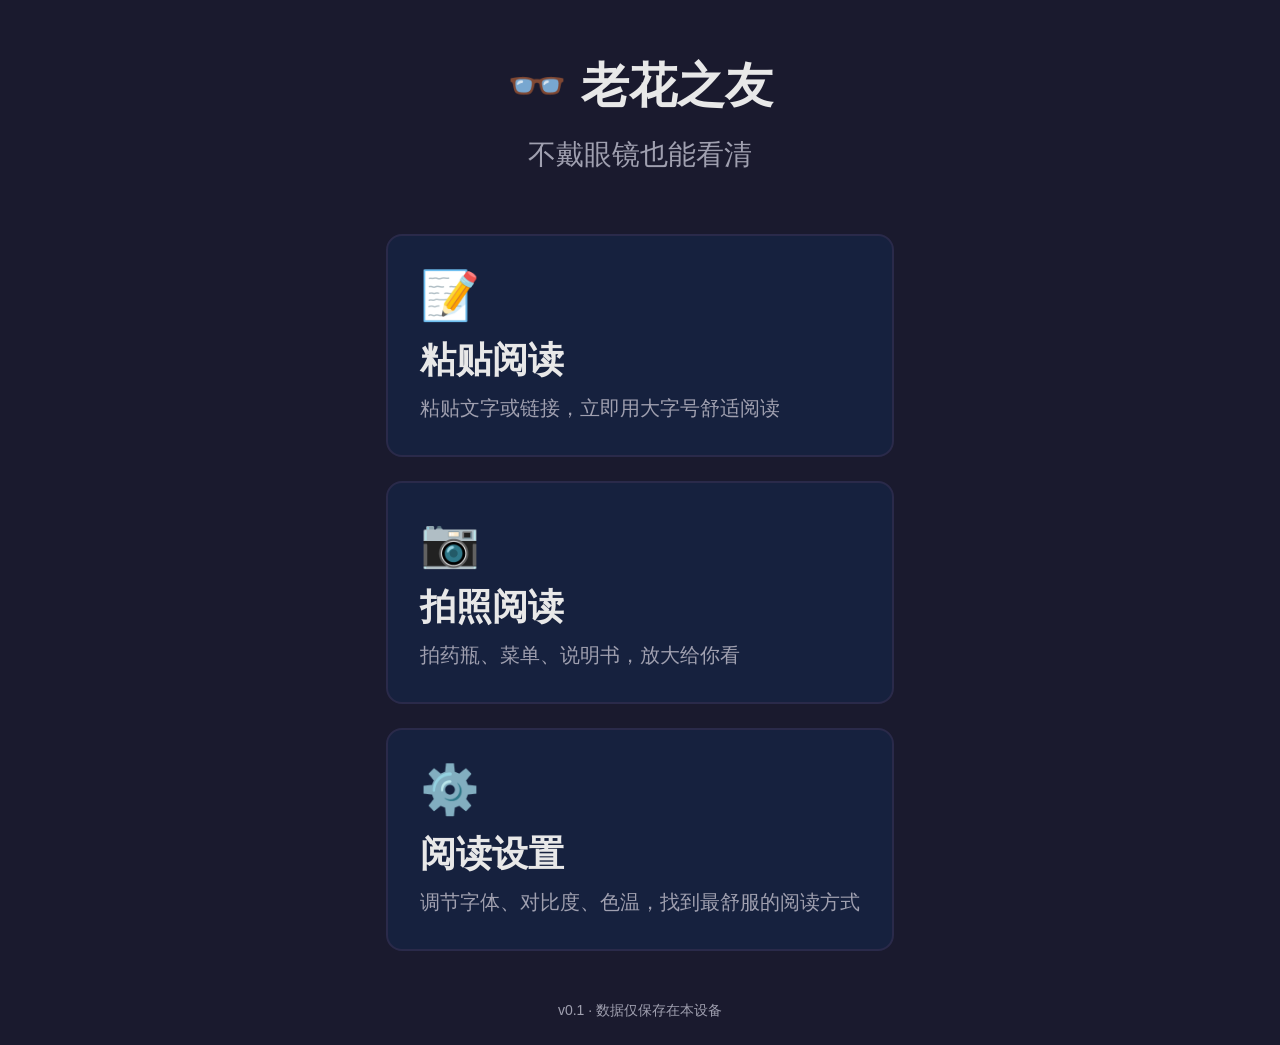
==== index.html @ 503c9209 "🎉 v0.1: 老花之友 PWA MVP - 粘贴阅读 + 拍照OCR + 阅读设置" ====
<!DOCTYPE html>
<html lang="zh-CN">
<head>
<meta charset="UTF-8">
<meta name="viewport" content="width=device-width, initial-scale=1.0, maximum-scale=1.0, user-scalable=no">
<meta name="theme-color" content="#1a1a2e">
<meta name="apple-mobile-web-app-capable" content="yes">
<meta name="apple-mobile-web-app-status-bar-style" content="black-translucent">
<title>老花之友 — 大字号阅读助手</title>
<link rel="manifest" href="manifest.json">
<link rel="apple-touch-icon" href="icons/icon-192.png">
<link rel="stylesheet" href="css/style.css">
</head>
<body>

<!-- ═══ 首页视图 ═══ -->
<div id="view-home" class="view active">
  <header class="app-header">
    <h1>👓 老花之友</h1>
    <p class="subtitle">不戴眼镜也能看清</p>
  </header>

  <main class="main-menu">
    <button class="action-card" onclick="showView('reader')" id="btn-paste">
      <span class="card-icon">📝</span>
      <span class="card-title">粘贴阅读</span>
      <span class="card-desc">粘贴文字或链接，立即用大字号舒适阅读</span>
    </button>

    <button class="action-card" onclick="showView('camera')" id="btn-camera">
      <span class="card-icon">📷</span>
      <span class="card-title">拍照阅读</span>
      <span class="card-desc">拍药瓶、菜单、说明书，放大给你看</span>
    </button>

    <button class="action-card" onclick="showView('settings')" id="btn-settings">
      <span class="card-icon">⚙️</span>
      <span class="card-title">阅读设置</span>
      <span class="card-desc">调节字体、对比度、色温，找到最舒服的阅读方式</span>
    </button>
  </main>

  <footer class="app-footer">
    <p>v0.1 · 数据仅保存在本设备</p>
  </footer>
</div>

<!-- ═══ 阅读器视图 ═══ -->
<div id="view-reader" class="view">
  <header class="view-header">
    <button class="btn-back" onclick="showView('home')">← 返回</button>
    <span class="view-title">阅读模式</span>
    <button class="btn-icon" onclick="toggleControls()" title="显示/隐藏控制栏">⚙️</button>
  </header>

  <div id="reader-input-area" class="reader-input">
    <textarea id="reader-textarea" placeholder="在此粘贴文字，或输入网页链接（支持中英文）..." rows="4"></textarea>
    <button class="btn-primary" onclick="startReading()">开始阅读</button>
  </div>

  <div id="reader-display" class="reader-display hidden">
    <div id="reader-content" class="reader-content"></div>
  </div>

  <div id="reader-controls" class="reader-controls hidden">
    <div class="ctrl-group">
      <label>字号</label>
      <div class="ctrl-row">
        <button onclick="adjustFontSize(-1)">A−</button>
        <span id="font-size-display">24px</span>
        <button onclick="adjustFontSize(1)">A+</button>
      </div>
    </div>
    <div class="ctrl-group">
      <label>主题</label>
      <div class="theme-btns">
        <button class="theme-btn theme-light" onclick="setTheme('light')" data-theme="light">☀️ 白</button>
        <button class="theme-btn theme-sepia" onclick="setTheme('sepia')" data-theme="sepia">🟡 暖</button>
        <button class="theme-btn theme-dark" onclick="setTheme('dark')" data-theme="dark">🌙 暗</button>
        <button class="theme-btn theme-yellow" onclick="setTheme('yellow')" data-theme="yellow">💛 黄底</button>
      </div>
    </div>
    <div class="ctrl-group">
      <label>行距</label>
      <div class="ctrl-row">
        <button onclick="adjustLineHeight(-0.2)">−</button>
        <span id="lh-display">1.8</span>
        <button onclick="adjustLineHeight(0.2)">+</button>
      </div>
    </div>
    <div class="ctrl-group">
      <label>字间距</label>
      <div class="ctrl-row">
        <button onclick="adjustLetterSpacing(-0.5)">−</button>
        <span id="ls-display">1.0px</span>
        <button onclick="adjustLetterSpacing(0.5)">+</button>
      </div>
    </div>
  </div>
</div>

<!-- ═══ 拍照视图 ═══ -->
<div id="view-camera" class="view">
  <header class="view-header">
    <button class="btn-back" onclick="stopCamera(); showView('home')">← 返回</button>
    <span class="view-title">拍照阅读</span>
  </header>

  <div id="camera-area" class="camera-area">
    <video id="camera-preview" autoplay playsinline class="camera-preview"></video>
    <div class="camera-overlay">
      <p class="camera-hint">将文字对准镜头</p>
    </div>
    <div class="camera-actions">
      <button class="btn-capture" onclick="capturePhoto()">📸 拍照</button>
      <button class="btn-upload" onclick="document.getElementById('file-input').click()">🖼️ 选图片</button>
      <input type="file" id="file-input" accept="image/*" style="display:none" onchange="handleFileUpload(event)">
    </div>
  </div>

  <div id="ocr-result" class="ocr-result hidden">
    <div id="ocr-text" class="reader-content"></div>
    <div class="ocr-actions">
      <button class="btn-primary" onclick="retakePhoto()">重新拍照</button>
      <button class="btn-secondary" onclick="copyOcrText()">📋 复制文字</button>
    </div>
    <div class="ocr-progress hidden" id="ocr-progress">
      <p>OCR 识别中... <span id="ocr-status"></span></p>
      <div class="progress-bar"><div id="ocr-bar" class="progress-fill"></div></div>
    </div>
  </div>
</div>

<!-- ═══ 设置视图 ═══ -->
<div id="view-settings" class="view">
  <header class="view-header">
    <button class="btn-back" onclick="showView('home')">← 返回</button>
    <span class="view-title">阅读设置</span>
  </header>

  <div class="settings-content">
    <div class="setting-group">
      <h3>👁️ 阅读距离校准</h3>
      <p class="setting-desc">把手机放到你平时看书最舒服的距离，然后点校准。</p>
      <button class="btn-primary" onclick="calibrateDistance()">📏 开始校准</button>
      <p id="distance-result" class="setting-result hidden"></p>
    </div>

    <div class="setting-group">
      <h3>📏 默认字号</h3>
      <input type="range" id="setting-fontsize" min="18" max="72" value="28" oninput="updateSettingDisplay()">
      <span id="setting-fontsize-display">28px</span>
    </div>

    <div class="setting-group">
      <h3>🎨 默认主题</h3>
      <div class="theme-btns">
        <button class="theme-btn theme-light" onclick="setDefaultTheme('light')">☀️ 白</button>
        <button class="theme-btn theme-sepia" onclick="setDefaultTheme('sepia')">🟡 暖</button>
        <button class="theme-btn theme-dark" onclick="setDefaultTheme('dark')">🌙 暗</button>
        <button class="theme-btn theme-yellow" onclick="setDefaultTheme('yellow')">💛 黄底</button>
      </div>
    </div>

    <div class="setting-group">
      <h3>📦 阅读标尺</h3>
      <label class="toggle-label">
        <input type="checkbox" id="setting-ruler" onchange="toggleRuler()">
        <span>启用阅读标尺（高亮当前行，减少跳行）</span>
      </label>
    </div>

    <div class="setting-group">
      <h3>💾 数据管理</h3>
      <button class="btn-secondary" onclick="clearAllData()">清除所有本地数据</button>
    </div>
  </div>
</div>

<script src="js/app.js"></script>
</body>
</html>
---- css/style.css ----
/* ═══════════════════════════════════════════
   老花之友 — 样式文件
   设计原则: 大字号、高对比度、减少视觉噪音
   ═══════════════════════════════════════════ */

:root {
  /* 字号基准 */
  --fs-base: 20px;
  --fs-lg: 28px;
  --fs-xl: 36px;
  --fs-xxl: 48px;

  /* 间距 */
  --sp-xxs: 4px;
  --sp-xs: 8px;
  --sp-sm: 12px;
  --sp-md: 16px;
  --sp-lg: 24px;
  --sp-xl: 32px;
  --sp-xxl: 48px;

  /* 圆角 */
  --radius-sm: 8px;
  --radius-md: 12px;
  --radius-lg: 16px;

  /* 主题色: 深色优雅风 */
  --bg: #1a1a2e;
  --bg-card: #16213e;
  --bg-elevated: #0f3460;
  --text: #e8e8e8;
  --text-muted: #a0a0b0;
  --accent: #e94560;
  --accent-hover: #ff6b81;
  --border: #2a2a4a;
}

/* 主题: 浅色 */
[data-theme="light"] {
  --bg: #ffffff;
  --bg-card: #f5f5f5;
  --bg-elevated: #e8e8e8;
  --text: #1a1a1a;
  --text-muted: #666666;
  --accent: #2563eb;
  --accent-hover: #1d4ed8;
  --border: #d0d0d0;
}

/* 主题: 暖色 (sepia) */
[data-theme="sepia"] {
  --bg: #fbf0d9;
  --bg-card: #f0e4c8;
  --bg-elevated: #e8d8b4;
  --text: #3b2f1a;
  --text-muted: #7a6b4a;
  --accent: #8b4513;
  --accent-hover: #a0522d;
  --border: #d4c4a0;
}

/* 主题: 黄色高对比 */
[data-theme="yellow"] {
  --bg: #fff9c4;
  --bg-card: #fff59d;
  --bg-elevated: #ffee58;
  --text: #1a1a1a;
  --text-muted: #555555;
  --accent: #e65100;
  --accent-hover: #ff6d00;
  --border: #f9a825;
}

/* 重置 */
*, *::before, *::after { box-sizing: border-box; margin: 0; padding: 0; }

html { font-size: var(--fs-base); }

body {
  font-family: -apple-system, BlinkMacSystemFont, "PingFang SC", "Noto Sans SC", sans-serif;
  background: var(--bg);
  color: var(--text);
  line-height: 1.6;
  min-height: 100vh;
  min-height: 100dvh;
  transition: background 0.3s, color 0.3s;
  overflow-x: hidden;
}

/* 视图切换 */
.view { display: none; padding: 0; }
.view.active { display: flex; flex-direction: column; min-height: 100dvh; }

/* ═══ 头部 ═══ */
.app-header {
  text-align: center;
  padding: var(--sp-xxl) var(--sp-lg) var(--sp-xl);
}

.app-header h1 {
  font-size: var(--fs-xxl);
  font-weight: 700;
  margin-bottom: var(--sp-xs);
}

.subtitle {
  font-size: var(--fs-lg);
  color: var(--text-muted);
  margin-top: var(--sp-xs);
}

/* ═══ 首页菜单 ═══ */
.main-menu {
  flex: 1;
  padding: var(--sp-lg);
  display: flex;
  flex-direction: column;
  gap: var(--sp-lg);
}

.action-card {
  display: flex;
  flex-direction: column;
  align-items: flex-start;
  padding: var(--sp-xl);
  background: var(--bg-card);
  border: 2px solid var(--border);
  border-radius: var(--radius-lg);
  cursor: pointer;
  transition: all 0.2s;
  text-align: left;
  font-size: inherit;
  color: inherit;
  width: 100%;
}

.action-card:hover, .action-card:focus-visible {
  border-color: var(--accent);
  transform: translateY(-2px);
  box-shadow: 0 4px 20px rgba(0,0,0,0.2);
}

.card-icon { font-size: 48px; margin-bottom: var(--sp-sm); }

.card-title {
  font-size: var(--fs-xl);
  font-weight: 600;
  margin-bottom: var(--sp-xs);
}

.card-desc {
  font-size: var(--fs-base);
  color: var(--text-muted);
  line-height: 1.5;
}

/* ═══ 视图头部 ═══ */
.view-header {
  display: flex;
  align-items: center;
  padding: var(--sp-md) var(--sp-lg);
  gap: var(--sp-sm);
  border-bottom: 1px solid var(--border);
  background: var(--bg);
  position: sticky;
  top: 0;
  z-index: 10;
}

.view-title {
  flex: 1;
  font-size: var(--fs-lg);
  font-weight: 600;
  text-align: center;
}

.btn-back {
  font-size: var(--fs-lg);
  background: none;
  border: none;
  color: var(--accent);
  cursor: pointer;
  padding: var(--sp-xs) var(--sp-sm);
}

.btn-icon {
  font-size: var(--fs-lg);
  background: none;
  border: none;
  color: var(--text-muted);
  cursor: pointer;
  padding: var(--sp-xs);
}

/* ═══ 阅读器 ═══ */
.reader-input {
  padding: var(--sp-lg);
  display: flex;
  flex-direction: column;
  gap: var(--sp-md);
}

.reader-input textarea {
  width: 100%;
  padding: var(--sp-lg);
  font-size: var(--fs-base);
  border: 2px solid var(--border);
  border-radius: var(--radius-md);
  background: var(--bg-card);
  color: var(--text);
  resize: vertical;
  min-height: 120px;
  line-height: 1.6;
  font-family: inherit;
}

.reader-input textarea:focus {
  outline: none;
  border-color: var(--accent);
}

.reader-display {
  flex: 1;
  padding: var(--sp-lg);
  overflow-y: auto;
  -webkit-overflow-scrolling: touch;
}

.reader-content {
  max-width: 800px;
  margin: 0 auto;
  white-space: pre-wrap;
  word-wrap: break-word;
  line-height: var(--lh, 1.8);
  letter-spacing: var(--ls, 1px);
}

/* ═══ 阅读控制栏 ═══ */
.reader-controls {
  background: var(--bg-card);
  border-top: 1px solid var(--border);
  padding: var(--sp-md) var(--sp-lg);
  display: flex;
  flex-wrap: wrap;
  gap: var(--sp-md);
  transition: transform 0.3s;
}

.ctrl-group {
  flex: 1;
  min-width: 120px;
}

.ctrl-group label {
  display: block;
  font-size: 14px;
  color: var(--text-muted);
  margin-bottom: var(--sp-xxs);
}

.ctrl-row {
  display: flex;
  align-items: center;
  gap: var(--sp-sm);
}

.ctrl-row button {
  width: 44px;
  height: 44px;
  border-radius: 50%;
  border: 1px solid var(--border);
  background: var(--bg);
  color: var(--text);
  font-size: var(--fs-lg);
  cursor: pointer;
  display: flex;
  align-items: center;
  justify-content: center;
}

.ctrl-row span {
  min-width: 40px;
  text-align: center;
  font-size: var(--fs-base);
}

.theme-btns {
  display: flex;
  gap: var(--sp-xs);
  flex-wrap: wrap;
}

.theme-btn {
  width: 52px;
  height: 52px;
  border-radius: var(--radius-sm);
  border: 2px solid var(--border);
  font-size: 13px;
  cursor: pointer;
  display: flex;
  flex-direction: column;
  align-items: center;
  justify-content: center;
  background: var(--bg);
  color: var(--text);
  transition: all 0.2s;
}

.theme-btn.active {
  border-color: var(--accent);
  box-shadow: 0 0 0 2px var(--accent);
}

.theme-light { background: #ffffff; color: #333; }
.theme-sepia { background: #fbf0d9; color: #3b2f1a; }
.theme-dark { background: #1a1a2e; color: #e8e8e8; }
.theme-yellow { background: #fff9c4; color: #1a1a1a; }

/* ═══ 按钮 ═══ */
.btn-primary {
  padding: var(--sp-md) var(--sp-xl);
  font-size: var(--fs-lg);
  font-weight: 600;
  background: var(--accent);
  color: white;
  border: none;
  border-radius: var(--radius-md);
  cursor: pointer;
  transition: background 0.2s;
}

.btn-primary:hover { background: var(--accent-hover); }

.btn-secondary {
  padding: var(--sp-sm) var(--sp-lg);
  font-size: var(--fs-base);
  background: var(--bg-card);
  color: var(--text);
  border: 1px solid var(--border);
  border-radius: var(--radius-md);
  cursor: pointer;
}

.hidden { display: none !important; }

/* ═══ 拍照 ═══ */
.camera-area {
  flex: 1;
  display: flex;
  flex-direction: column;
  align-items: center;
  justify-content: center;
  padding: var(--sp-lg);
  gap: var(--sp-md);
}

.camera-preview {
  width: 100%;
  max-width: 500px;
  border-radius: var(--radius-md);
  background: #000;
}

.camera-overlay { text-align: center; }

.camera-hint {
  font-size: var(--fs-lg);
  color: var(--text-muted);
}

.camera-actions {
  display: flex;
  gap: var(--sp-md);
  flex-wrap: wrap;
  justify-content: center;
}

.btn-capture {
  width: 72px;
  height: 72px;
  border-radius: 50%;
  border: 4px solid var(--accent);
  background: white;
  font-size: 28px;
  cursor: pointer;
  display: flex;
  align-items: center;
  justify-content: center;
}

.btn-upload {
  padding: var(--sp-md) var(--sp-lg);
  font-size: var(--fs-lg);
  background: var(--bg-card);
  color: var(--text);
  border: 1px solid var(--border);
  border-radius: var(--radius-md);
  cursor: pointer;
}

.ocr-result {
  flex: 1;
  padding: var(--sp-lg);
  overflow-y: auto;
}

.ocr-actions {
  display: flex;
  gap: var(--sp-md);
  margin-top: var(--sp-lg);
  justify-content: center;
}

.ocr-progress {
  text-align: center;
  padding: var(--sp-lg);
}

.progress-bar {
  height: 8px;
  background: var(--border);
  border-radius: 4px;
  margin-top: var(--sp-sm);
  overflow: hidden;
}

.progress-fill {
  height: 100%;
  background: var(--accent);
  transition: width 0.3s;
  border-radius: 4px;
}

/* ═══ 设置 ═══ */
.settings-content {
  flex: 1;
  padding: var(--sp-lg);
  display: flex;
  flex-direction: column;
  gap: var(--sp-xl);
  overflow-y: auto;
}

.setting-group h3 {
  font-size: var(--fs-lg);
  margin-bottom: var(--sp-sm);
}

.setting-desc {
  font-size: var(--fs-base);
  color: var(--text-muted);
  margin-bottom: var(--sp-md);
  line-height: 1.5;
}

.setting-result {
  margin-top: var(--sp-sm);
  font-size: var(--fs-lg);
  color: var(--accent);
  font-weight: 600;
}

.settings-content input[type="range"] {
  width: 100%;
  height: 8px;
  -webkit-appearance: none;
  appearance: none;
  background: var(--border);
  border-radius: 4px;
  margin: var(--sp-sm) 0;
}

.settings-content input[type="range"]::-webkit-slider-thumb {
  -webkit-appearance: none;
  width: 32px;
  height: 32px;
  border-radius: 50%;
  background: var(--accent);
  cursor: pointer;
}

.toggle-label {
  display: flex;
  align-items: center;
  gap: var(--sp-md);
  font-size: var(--fs-base);
  cursor: pointer;
}

.toggle-label input[type="checkbox"] {
  width: 24px;
  height: 24px;
  accent-color: var(--accent);
}

/* ═══ 阅读标尺 ═══ */
.reader-ruler {
  position: fixed;
  left: 0;
  right: 0;
  height: 60px;
  background: rgba(233, 69, 96, 0.12);
  border-top: 2px solid var(--accent);
  border-bottom: 2px solid var(--accent);
  pointer-events: none;
  z-index: 100;
  transition: top 0.1s;
}

/* ═══ 页脚 ═══ */
.app-footer {
  text-align: center;
  padding: var(--sp-lg);
  font-size: 14px;
  color: var(--text-muted);
}

/* ═══ 响应式 ═══ */
@media (min-width: 768px) {
  .main-menu { max-width: 600px; margin: 0 auto; }
  .reader-content { font-size: var(--fs-xl); }
  .settings-content { max-width: 600px; margin: 0 auto; }
}
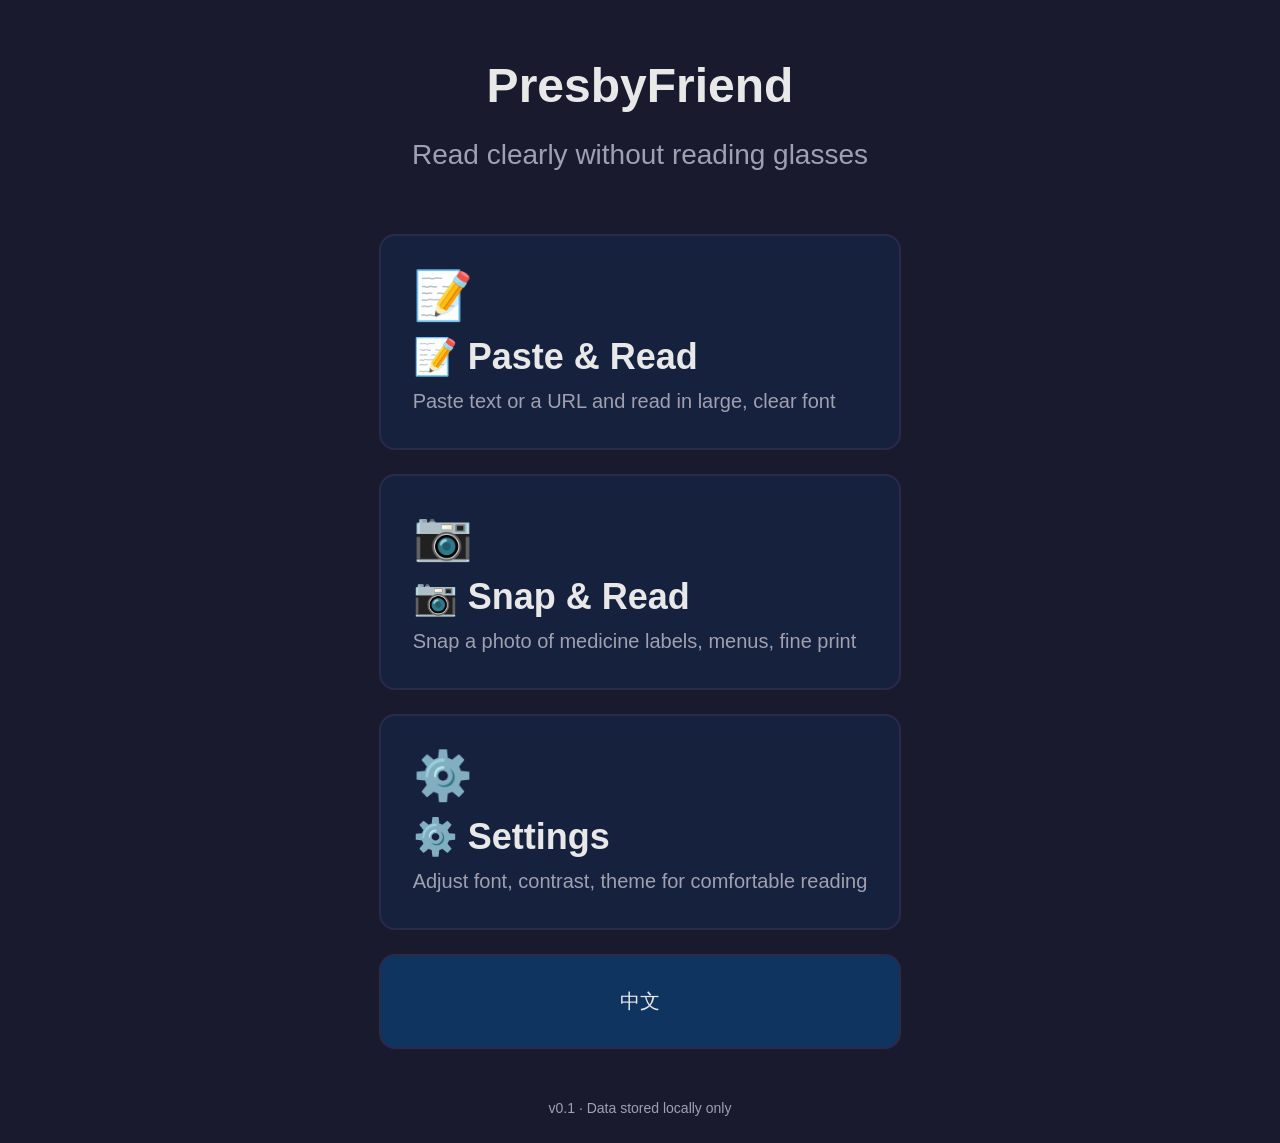
==== commit 2c38549f: "🌐 v0.1.1: Add bilingual support (EN/ZH), default English, i18n system" ====
--- a/index.html
+++ b/index.html
@@ -1,61 +1,65 @@
 <!DOCTYPE html>
-<html lang="zh-CN">
+<html lang="en">
 <head>
 <meta charset="UTF-8">
 <meta name="viewport" content="width=device-width, initial-scale=1.0, maximum-scale=1.0, user-scalable=no">
 <meta name="theme-color" content="#1a1a2e">
 <meta name="apple-mobile-web-app-capable" content="yes">
 <meta name="apple-mobile-web-app-status-bar-style" content="black-translucent">
-<title>老花之友 — 大字号阅读助手</title>
+<title>PresbyFriend — Large Text Reading Assistant</title>
 <link rel="manifest" href="manifest.json">
 <link rel="apple-touch-icon" href="icons/icon-192.png">
 <link rel="stylesheet" href="css/style.css">
 </head>
 <body>
 
-<!-- ═══ 首页视图 ═══ -->
+<!-- ═══ Home View ═══ -->
 <div id="view-home" class="view active">
   <header class="app-header">
-    <h1>👓 老花之友</h1>
-    <p class="subtitle">不戴眼镜也能看清</p>
+    <h1 data-i18n="appName">PresbyFriend</h1>
+    <p class="subtitle" data-i18n="subtitle">Read clearly without reading glasses</p>
   </header>
 
   <main class="main-menu">
-    <button class="action-card" onclick="showView('reader')" id="btn-paste">
+    <button class="action-card" onclick="showView('reader')">
       <span class="card-icon">📝</span>
-      <span class="card-title">粘贴阅读</span>
-      <span class="card-desc">粘贴文字或链接，立即用大字号舒适阅读</span>
+      <span class="card-title" data-i18n="pasteRead">Paste &amp; Read</span>
+      <span class="card-desc" data-i18n="pasteDesc">Paste text or a URL for large, clear reading</span>
     </button>
 
-    <button class="action-card" onclick="showView('camera')" id="btn-camera">
+    <button class="action-card" onclick="showView('camera')">
       <span class="card-icon">📷</span>
-      <span class="card-title">拍照阅读</span>
-      <span class="card-desc">拍药瓶、菜单、说明书，放大给你看</span>
+      <span class="card-title" data-i18n="cameraRead">Snap &amp; Read</span>
+      <span class="card-desc" data-i18n="cameraDesc">Snap photos of labels, menus, fine print</span>
     </button>
 
-    <button class="action-card" onclick="showView('settings')" id="btn-settings">
+    <button class="action-card" onclick="showView('settings')">
       <span class="card-icon">⚙️</span>
-      <span class="card-title">阅读设置</span>
-      <span class="card-desc">调节字体、对比度、色温，找到最舒服的阅读方式</span>
+      <span class="card-title" data-i18n="settings">Settings</span>
+      <span class="card-desc" data-i18n="settingsDesc">Adjust font, contrast &amp; theme</span>
+    </button>
+
+    <button class="action-card lang-toggle" onclick="toggleLanguage()" style="background:var(--bg-elevated); text-align:center; align-items:center;">
+      <span style="font-size:var(--fs-xl);font-weight:600;">中文</span>
     </button>
   </main>
 
   <footer class="app-footer">
-    <p>v0.1 · 数据仅保存在本设备</p>
+    <p data-i18n="footer">v0.1 · Data stored locally only</p>
   </footer>
 </div>
 
-<!-- ═══ 阅读器视图 ═══ -->
+<!-- ═══ Reader View ═══ -->
 <div id="view-reader" class="view">
   <header class="view-header">
-    <button class="btn-back" onclick="showView('home')">← 返回</button>
-    <span class="view-title">阅读模式</span>
-    <button class="btn-icon" onclick="toggleControls()" title="显示/隐藏控制栏">⚙️</button>
+    <button class="btn-back" onclick="showView('home')" data-i18n="back">← Back</button>
+    <span class="view-title" data-i18n="readerTitle">Reading Mode</span>
+    <button class="btn-icon" onclick="toggleControls()" title="Toggle controls">⚙️</button>
   </header>
 
   <div id="reader-input-area" class="reader-input">
-    <textarea id="reader-textarea" placeholder="在此粘贴文字，或输入网页链接（支持中英文）..." rows="4"></textarea>
-    <button class="btn-primary" onclick="startReading()">开始阅读</button>
+    <textarea id="reader-textarea" data-i18n="pasteHere" placeholder="Paste text here, or enter a webpage URL..." rows="4"></textarea>
+    <button class="btn-primary" onclick="startReading()" data-i18n="startReading">Start Reading</button>
   </div>
 
   <div id="reader-display" class="reader-display hidden">
@@ -64,56 +68,56 @@
 
   <div id="reader-controls" class="reader-controls hidden">
     <div class="ctrl-group">
-      <label>字号</label>
+      <label data-i18n="fontSize">Font Size</label>
       <div class="ctrl-row">
         <button onclick="adjustFontSize(-1)">A−</button>
-        <span id="font-size-display">24px</span>
+        <span class="fs-display">28px</span>
         <button onclick="adjustFontSize(1)">A+</button>
       </div>
     </div>
     <div class="ctrl-group">
-      <label>主题</label>
+      <label data-i18n="theme">Theme</label>
       <div class="theme-btns">
-        <button class="theme-btn theme-light" onclick="setTheme('light')" data-theme="light">☀️ 白</button>
-        <button class="theme-btn theme-sepia" onclick="setTheme('sepia')" data-theme="sepia">🟡 暖</button>
-        <button class="theme-btn theme-dark" onclick="setTheme('dark')" data-theme="dark">🌙 暗</button>
-        <button class="theme-btn theme-yellow" onclick="setTheme('yellow')" data-theme="yellow">💛 黄底</button>
+        <button class="theme-btn theme-light" onclick="setTheme('light')" data-theme="light" data-i18n="light">White</button>
+        <button class="theme-btn theme-sepia" onclick="setTheme('sepia')" data-theme="sepia" data-i18n="sepia">Warm</button>
+        <button class="theme-btn theme-dark" onclick="setTheme('dark')" data-theme="dark" data-i18n="dark">Dark</button>
+        <button class="theme-btn theme-yellow" onclick="setTheme('yellow')" data-theme="yellow" data-i18n="yellowBg">Yellow</button>
       </div>
     </div>
     <div class="ctrl-group">
-      <label>行距</label>
+      <label data-i18n="lineHeight">Line Space</label>
       <div class="ctrl-row">
         <button onclick="adjustLineHeight(-0.2)">−</button>
-        <span id="lh-display">1.8</span>
+        <span class="lh-display">1.8</span>
         <button onclick="adjustLineHeight(0.2)">+</button>
       </div>
     </div>
     <div class="ctrl-group">
-      <label>字间距</label>
+      <label data-i18n="letterSpacing">Letter Space</label>
       <div class="ctrl-row">
         <button onclick="adjustLetterSpacing(-0.5)">−</button>
-        <span id="ls-display">1.0px</span>
+        <span class="ls-display">1.0px</span>
         <button onclick="adjustLetterSpacing(0.5)">+</button>
       </div>
     </div>
   </div>
 </div>
 
-<!-- ═══ 拍照视图 ═══ -->
+<!-- ═══ Camera View ═══ -->
 <div id="view-camera" class="view">
   <header class="view-header">
-    <button class="btn-back" onclick="stopCamera(); showView('home')">← 返回</button>
-    <span class="view-title">拍照阅读</span>
+    <button class="btn-back" onclick="stopCamera(); showView('home')" data-i18n="back">← Back</button>
+    <span class="view-title" data-i18n="cameraTitle">Snap &amp; Read</span>
   </header>
 
   <div id="camera-area" class="camera-area">
     <video id="camera-preview" autoplay playsinline class="camera-preview"></video>
     <div class="camera-overlay">
-      <p class="camera-hint">将文字对准镜头</p>
+      <p class="camera-hint" data-i18n="cameraHint">Point camera at text</p>
     </div>
     <div class="camera-actions">
-      <button class="btn-capture" onclick="capturePhoto()">📸 拍照</button>
-      <button class="btn-upload" onclick="document.getElementById('file-input').click()">🖼️ 选图片</button>
+      <button class="btn-capture" onclick="capturePhoto()" title="Capture" data-i18n="capture">📸 Capture</button>
+      <button class="btn-upload" onclick="document.getElementById('file-input').click()" data-i18n="upload">🖼️ Upload</button>
       <input type="file" id="file-input" accept="image/*" style="display:none" onchange="handleFileUpload(event)">
     </div>
   </div>
@@ -121,58 +125,59 @@
   <div id="ocr-result" class="ocr-result hidden">
     <div id="ocr-text" class="reader-content"></div>
     <div class="ocr-actions">
-      <button class="btn-primary" onclick="retakePhoto()">重新拍照</button>
-      <button class="btn-secondary" onclick="copyOcrText()">📋 复制文字</button>
+      <button class="btn-primary" onclick="retakePhoto()" data-i18n="retake">Retake</button>
+      <button class="btn-secondary" onclick="copyOcrText()" data-i18n="copyText">📋 Copy Text</button>
     </div>
     <div class="ocr-progress hidden" id="ocr-progress">
-      <p>OCR 识别中... <span id="ocr-status"></span></p>
+      <p><span id="ocr-status"></span></p>
       <div class="progress-bar"><div id="ocr-bar" class="progress-fill"></div></div>
     </div>
   </div>
 </div>
 
-<!-- ═══ 设置视图 ═══ -->
+<!-- ═══ Settings View ═══ -->
 <div id="view-settings" class="view">
   <header class="view-header">
-    <button class="btn-back" onclick="showView('home')">← 返回</button>
-    <span class="view-title">阅读设置</span>
+    <button class="btn-back" onclick="showView('home')" data-i18n="back">← Back</button>
+    <span class="view-title" data-i18n="settingsTitle">Settings</span>
   </header>
 
   <div class="settings-content">
     <div class="setting-group">
-      <h3>👁️ 阅读距离校准</h3>
-      <p class="setting-desc">把手机放到你平时看书最舒服的距离，然后点校准。</p>
-      <button class="btn-primary" onclick="calibrateDistance()">📏 开始校准</button>
+      <h3 data-i18n="distanceCal">👁️ Reading Distance</h3>
+      <p class="setting-desc" data-i18n="distanceDesc">Hold your phone at your most comfortable reading distance, then calibrate.</p>
+      <button class="btn-primary" onclick="calibrateDistance()" data-i18n="calibrate">📏 Calibrate</button>
       <p id="distance-result" class="setting-result hidden"></p>
     </div>
 
     <div class="setting-group">
-      <h3>📏 默认字号</h3>
+      <h3 data-i18n="defaultFont">📏 Default Font Size</h3>
       <input type="range" id="setting-fontsize" min="18" max="72" value="28" oninput="updateSettingDisplay()">
-      <span id="setting-fontsize-display">28px</span>
+      <span class="setting-fs-display">28px</span>
     </div>
 
     <div class="setting-group">
-      <h3>🎨 默认主题</h3>
+      <h3 data-i18n="defaultTheme">🎨 Default Theme</h3>
       <div class="theme-btns">
-        <button class="theme-btn theme-light" onclick="setDefaultTheme('light')">☀️ 白</button>
-        <button class="theme-btn theme-sepia" onclick="setDefaultTheme('sepia')">🟡 暖</button>
-        <button class="theme-btn theme-dark" onclick="setDefaultTheme('dark')">🌙 暗</button>
-        <button class="theme-btn theme-yellow" onclick="setDefaultTheme('yellow')">💛 黄底</button>
+        <button class="theme-btn theme-light" onclick="setDefaultTheme('light')" data-theme="light" data-i18n="light">White</button>
+        <button class="theme-btn theme-sepia" onclick="setDefaultTheme('sepia')" data-theme="sepia" data-i18n="sepia">Warm</button>
+        <button class="theme-btn theme-dark" onclick="setDefaultTheme('dark')" data-theme="dark" data-i18n="dark">Dark</button>
+        <button class="theme-btn theme-yellow" onclick="setDefaultTheme('yellow')" data-theme="yellow" data-i18n="yellowBg">Yellow</button>
       </div>
     </div>
 
     <div class="setting-group">
-      <h3>📦 阅读标尺</h3>
+      <h3 data-i18n="readingRuler">📦 Reading Ruler</h3>
+      <p class="setting-desc" data-i18n="rulerDesc">Highlight current line to reduce skipping</p>
       <label class="toggle-label">
         <input type="checkbox" id="setting-ruler" onchange="toggleRuler()">
-        <span>启用阅读标尺（高亮当前行，减少跳行）</span>
+        <span data-i18n="readingRuler">📦 Reading Ruler</span>
       </label>
     </div>
 
     <div class="setting-group">
-      <h3>💾 数据管理</h3>
-      <button class="btn-secondary" onclick="clearAllData()">清除所有本地数据</button>
+      <h3 data-i18n="dataMgmt">💾 Data Management</h3>
+      <button class="btn-secondary" onclick="clearAllData()" data-i18n="clearData">Clear All Local Data</button>
     </div>
   </div>
 </div>
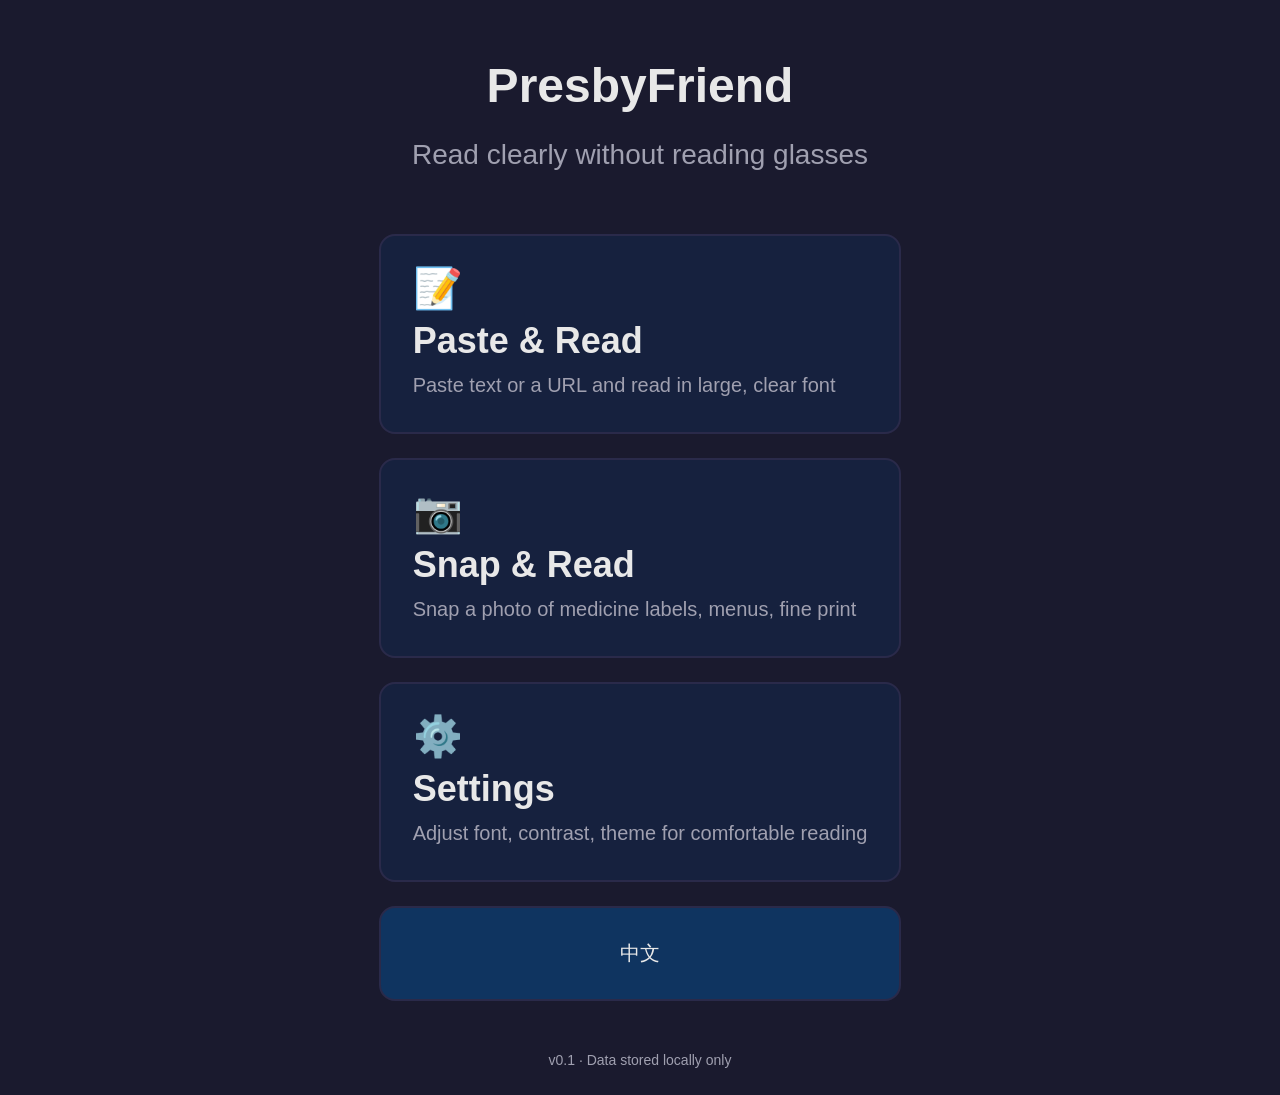
==== commit 27e16050: "🐛 Fix: capture button not working + button/label overlap on camera view - Wait for video metadata to" ====
--- a/index.html
+++ b/index.html
@@ -116,7 +116,10 @@
       <p class="camera-hint" data-i18n="cameraHint">Point camera at text</p>
     </div>
     <div class="camera-actions">
-      <button class="btn-capture" onclick="capturePhoto()" title="Capture" data-i18n="capture">📸 Capture</button>
+      <div class="capture-group">
+        <button class="btn-capture" onclick="capturePhoto()" aria-label="Capture">📸</button>
+        <span class="capture-label" data-i18n="capture">Capture</span>
+      </div>
       <button class="btn-upload" onclick="document.getElementById('file-input').click()" data-i18n="upload">🖼️ Upload</button>
       <input type="file" id="file-input" accept="image/*" style="display:none" onchange="handleFileUpload(event)">
     </div>
--- a/css/style.css
+++ b/css/style.css
@@ -140,7 +140,7 @@
   box-shadow: 0 4px 20px rgba(0,0,0,0.2);
 }
 
-.card-icon { font-size: 48px; margin-bottom: var(--sp-sm); }
+.card-icon { font-size: 40px; margin-bottom: var(--sp-sm); line-height: 1; }
 
 .card-title {
   font-size: var(--fs-xl);
@@ -349,16 +349,19 @@
   display: flex;
   flex-direction: column;
   align-items: center;
-  justify-content: center;
-  padding: var(--sp-lg);
+  padding: var(--sp-md);
   gap: var(--sp-md);
+  overflow-y: auto;
 }
 
 .camera-preview {
   width: 100%;
   max-width: 500px;
+  max-height: 55vh;
   border-radius: var(--radius-md);
   background: #000;
+  object-fit: cover;
+  display: block;
 }
 
 .camera-overlay { text-align: center; }
@@ -370,22 +373,39 @@
 
 .camera-actions {
   display: flex;
-  gap: var(--sp-md);
-  flex-wrap: wrap;
-  justify-content: center;
+  flex-direction: column;
+  align-items: center;
+  gap: var(--sp-lg);
+  margin-top: var(--sp-md);
+}
+
+.capture-group {
+  display: flex;
+  flex-direction: column;
+  align-items: center;
+  gap: var(--sp-sm);
 }
 
 .btn-capture {
-  width: 72px;
-  height: 72px;
+  width: 88px;
+  height: 88px;
   border-radius: 50%;
   border: 4px solid var(--accent);
-  background: white;
-  font-size: 28px;
+  background: var(--accent);
+  font-size: 44px;
   cursor: pointer;
   display: flex;
   align-items: center;
   justify-content: center;
+  box-shadow: 0 4px 16px rgba(0,0,0,0.3);
+  flex-shrink: 0;
+  line-height: 1;
+}
+
+.capture-label {
+  font-size: var(--fs-lg);
+  font-weight: 600;
+  color: var(--text);
 }
 
 .btn-upload {
